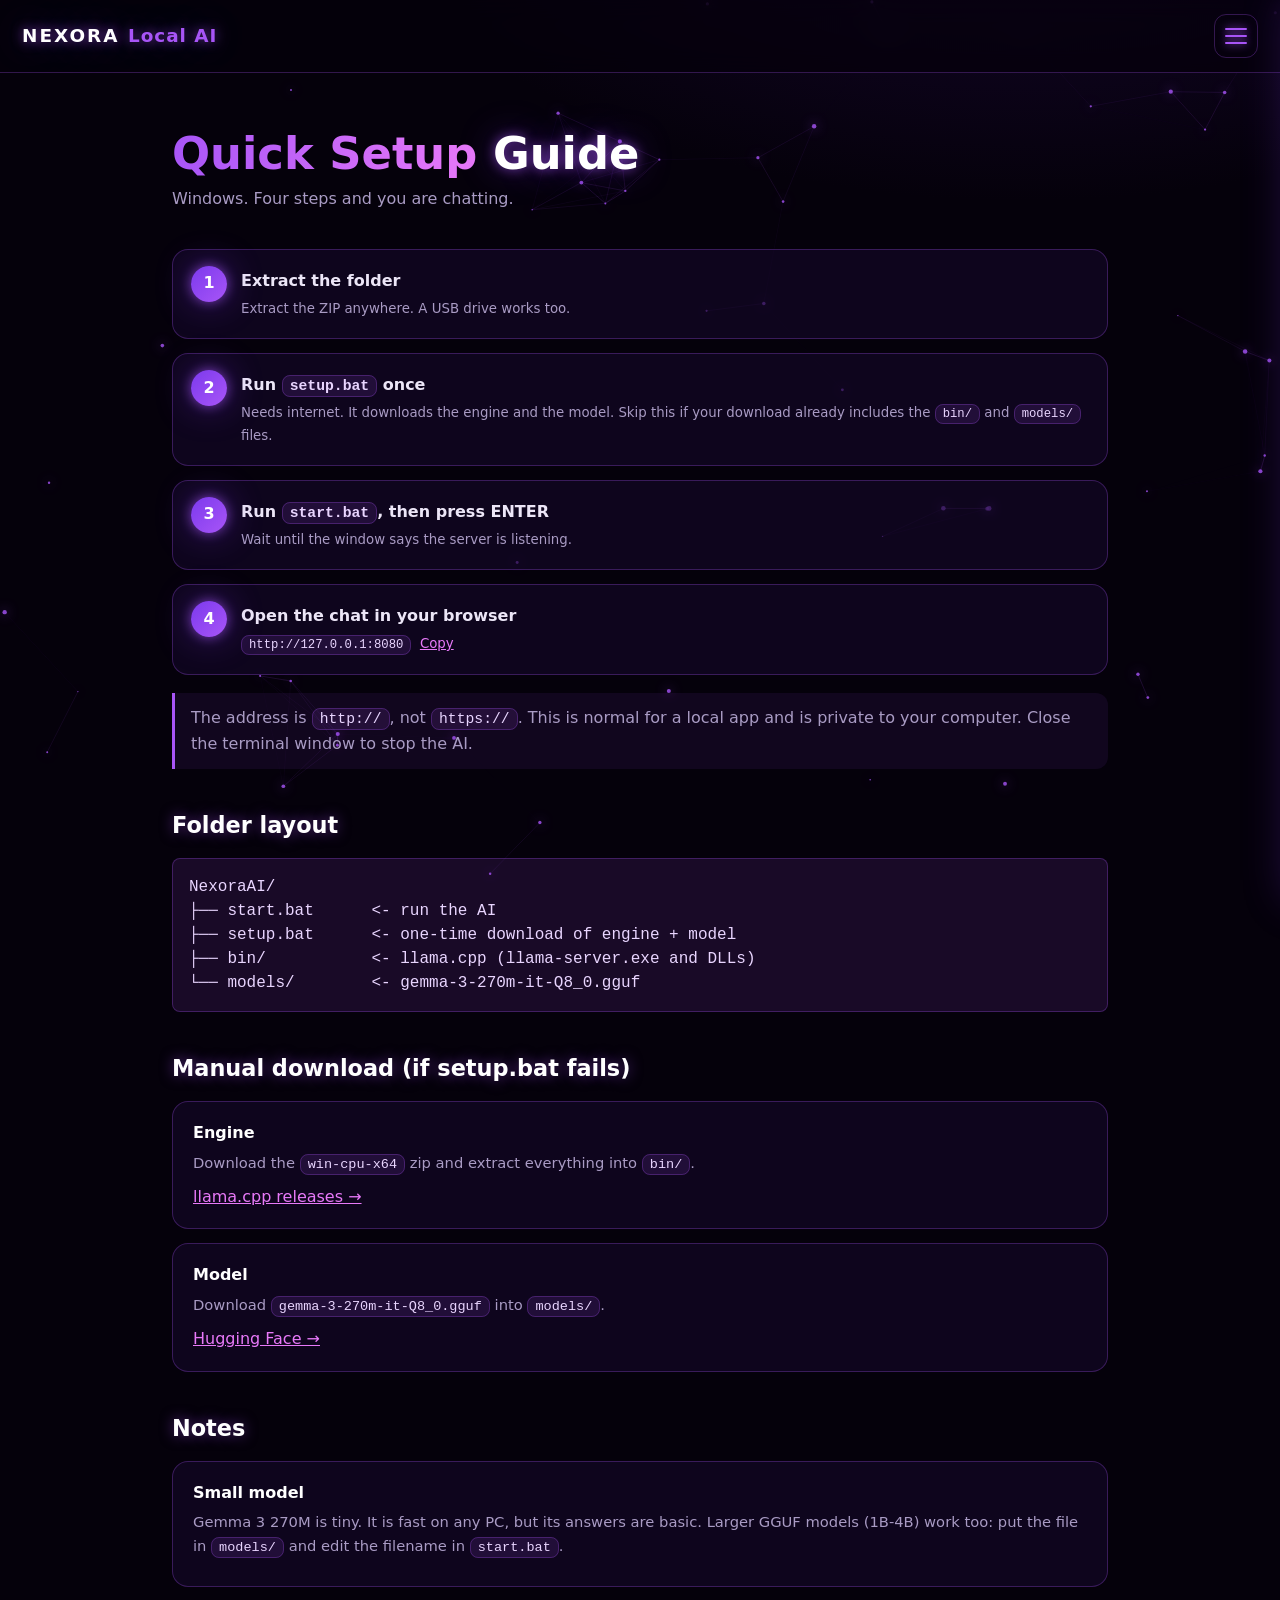
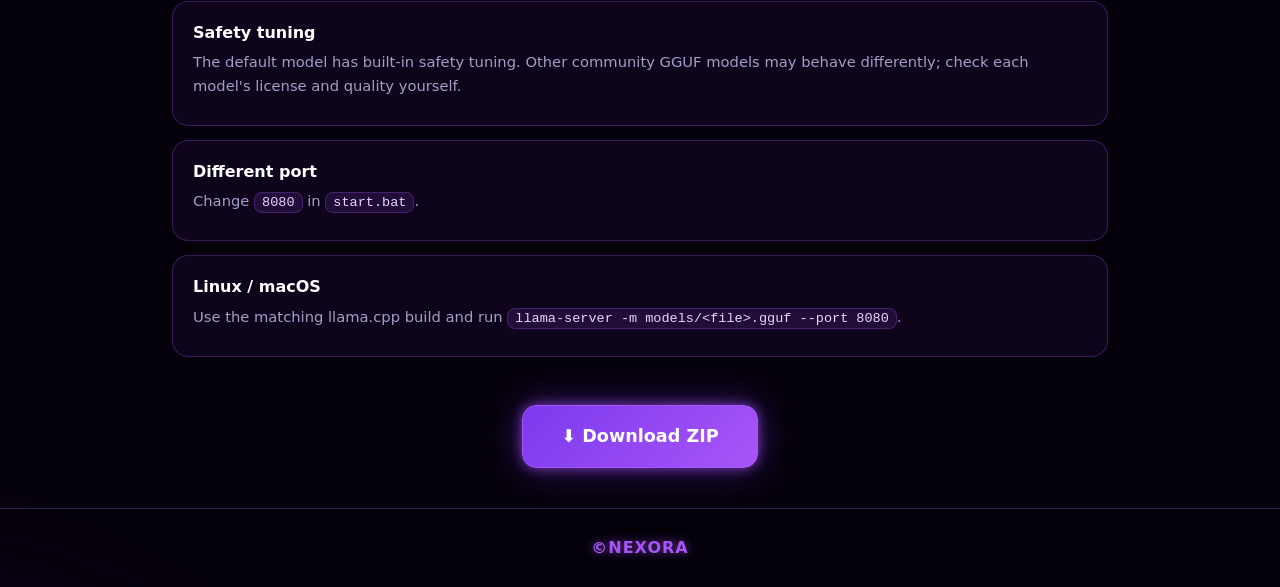
==== setup.html @ 7d0a28db "Add files via upload" ====
<!DOCTYPE html>
<html lang="en">
<head>
  <meta charset="UTF-8">
  <meta name="viewport" content="width=device-width, initial-scale=1.0">
  <title>Quick Setup Guide - NEXORA Local AI</title>
  <link rel="stylesheet" href="style.css">
</head>
<body>
  <canvas id="bg-canvas"></canvas>

  <header class="topbar">
    <a class="brand" href="index.html">NEXORA <span>Local AI</span></a>
    <button class="menu-btn" id="menuBtn" aria-label="Open menu" aria-expanded="false" aria-controls="drawer">
      <span></span><span></span><span></span>
    </button>
  </header>

  <div class="overlay" id="overlay"></div>
  <nav class="drawer" id="drawer" aria-label="Main menu">
    <a href="index.html">Home</a>
    <a href="setup.html" class="active">Quick Setup Guide</a>
    <a href="https://github.com/nexora-org-web/NEXORA-local-AI" target="_blank" rel="noopener">Open Source (GitHub)</a>
    <a href="licenses.html">Licenses</a>
  </nav>

  <main>
    <h1 class="page-title fade-in"><span class="neon">Quick Setup</span> Guide</h1>
    <p class="page-sub fade-in d1">Windows. Four steps and you are chatting.</p>

    <ol class="steps">
      <li class="reveal">
        <strong>Extract the folder</strong>
        <small>Extract the ZIP anywhere. A USB drive works too.</small>
      </li>
      <li class="reveal">
        <strong>Run <code>setup.bat</code> once</strong>
        <small>Needs internet. It downloads the engine and the model. Skip this if your download already includes the <code>bin/</code> and <code>models/</code> files.</small>
      </li>
      <li class="reveal">
        <strong>Run <code>start.bat</code>, then press ENTER</strong>
        <small>Wait until the window says the server is listening.</small>
      </li>
      <li class="reveal">
        <strong>Open the chat in your browser</strong>
        <small><code>http://127.0.0.1:8080</code> &nbsp;<a href="#" data-copy="http://127.0.0.1:8080">Copy</a></small>
      </li>
    </ol>

    <div class="note reveal">
      The address is <code>http://</code>, not <code>https://</code>. This is normal for a local app and is private to your computer. Close the terminal window to stop the AI.
    </div>

    <h2 class="reveal">Folder layout</h2>
    <pre class="reveal">NexoraAI/
├── start.bat      &lt;- run the AI
├── setup.bat      &lt;- one-time download of engine + model
├── bin/           &lt;- llama.cpp (llama-server.exe and DLLs)
└── models/        &lt;- gemma-3-270m-it-Q8_0.gguf</pre>

    <h2 class="reveal">Manual download (if setup.bat fails)</h2>
    <ul class="link-list">
      <li class="reveal">
        <strong>Engine</strong>
        <span>Download the <code>win-cpu-x64</code> zip and extract everything into <code>bin/</code>.</span>
        <a href="https://github.com/ggml-org/llama.cpp/releases" target="_blank" rel="noopener">llama.cpp releases &rarr;</a>
      </li>
      <li class="reveal">
        <strong>Model</strong>
        <span>Download <code>gemma-3-270m-it-Q8_0.gguf</code> into <code>models/</code>.</span>
        <a href="https://huggingface.co/ggml-org/gemma-3-270m-it-GGUF" target="_blank" rel="noopener">Hugging Face &rarr;</a>
      </li>
    </ul>

    <h2 class="reveal">Notes</h2>
    <ul class="link-list">
      <li class="reveal"><strong>Small model</strong><span>Gemma 3 270M is tiny. It is fast on any PC, but its answers are basic. Larger GGUF models (1B-4B) work too: put the file in <code>models/</code> and edit the filename in <code>start.bat</code>.</span></li>
      <li class="reveal"><strong>Safety tuning</strong><span>The default model has built-in safety tuning. Other community GGUF models may behave differently; check each model's license and quality yourself.</span></li>
      <li class="reveal"><strong>Different port</strong><span>Change <code>8080</code> in <code>start.bat</code>.</span></li>
      <li class="reveal"><strong>Linux / macOS</strong><span>Use the matching llama.cpp build and run <code>llama-server -m models/&lt;file&gt;.gguf --port 8080</code>.</span></li>
    </ul>

    <div style="text-align:center;margin-top:48px;" class="reveal">
      <a class="btn" href="https://github.com/user-attachments/files/33340325/Portable.Local.Ai.By.NEXORA.zip" download>&#11015; Download ZIP</a>
    </div>
  </main>

  <footer class="footer">
    <a href="https://github.com/nexora-org-web/Nexora-Official" target="_blank" rel="noopener">&copy;NEXORA</a>
  </footer>

  <script src="script.js"></script>
</body>
</html>
---- style.css ----
:root {
  --bg: #05010b;
  --card: rgba(20, 8, 40, 0.65);
  --purple: #a855f7;
  --violet: #7c3aed;
  --pink: #e879f9;
  --text: #ece6f7;
  --muted: #a99bc4;
  --border: rgba(168, 85, 247, 0.28);
  --glow: 0 0 12px rgba(168, 85, 247, 0.65), 0 0 36px rgba(124, 58, 237, 0.45);
}

* { box-sizing: border-box; margin: 0; padding: 0; }
html { scroll-behavior: smooth; }

body {
  font-family: "Segoe UI", system-ui, -apple-system, Roboto, sans-serif;
  background: radial-gradient(1200px 700px at 80% -10%, #1b0838 0%, transparent 60%),
              radial-gradient(900px 600px at -10% 110%, #240a4d 0%, transparent 55%),
              var(--bg);
  color: var(--text);
  min-height: 100vh;
  display: flex;
  flex-direction: column;
  overflow-x: hidden;
  line-height: 1.65;
}

#bg-canvas {
  position: fixed;
  inset: 0;
  z-index: 0;
  pointer-events: none;
}

/* ---------- Top bar ---------- */
.topbar {
  position: sticky;
  top: 0;
  z-index: 50;
  display: flex;
  align-items: center;
  justify-content: space-between;
  padding: 14px 22px;
  background: rgba(5, 1, 11, 0.7);
  backdrop-filter: blur(12px);
  border-bottom: 1px solid var(--border);
  animation: dropIn 0.7s ease both;
}
.brand {
  color: #fff;
  text-decoration: none;
  font-weight: 800;
  letter-spacing: 2px;
  font-size: 1.15rem;
  text-shadow: var(--glow);
}
.brand span { color: var(--purple); font-weight: 600; letter-spacing: 1px; }

.menu-btn {
  width: 44px; height: 44px;
  background: transparent;
  border: 1px solid var(--border);
  border-radius: 12px;
  cursor: pointer;
  display: flex; flex-direction: column;
  align-items: center; justify-content: center;
  gap: 5px;
  transition: box-shadow 0.3s, border-color 0.3s;
}
.menu-btn:hover { border-color: var(--purple); box-shadow: var(--glow); }
.menu-btn span {
  display: block; width: 22px; height: 2px;
  background: var(--purple);
  border-radius: 2px;
  box-shadow: 0 0 8px var(--purple);
  transition: transform 0.35s ease, opacity 0.25s ease;
}
.menu-btn.open span:nth-child(1) { transform: translateY(7px) rotate(45deg); }
.menu-btn.open span:nth-child(2) { opacity: 0; }
.menu-btn.open span:nth-child(3) { transform: translateY(-7px) rotate(-45deg); }

/* ---------- Drawer ---------- */
.overlay {
  position: fixed; inset: 0; z-index: 60;
  background: rgba(0, 0, 0, 0.6);
  opacity: 0; visibility: hidden;
  transition: opacity 0.35s ease, visibility 0.35s;
}
.overlay.show { opacity: 1; visibility: visible; }

.drawer {
  position: fixed; top: 0; right: 0; bottom: 0;
  width: min(320px, 85vw);
  z-index: 70;
  background: linear-gradient(180deg, #12062a, #07020f);
  border-left: 1px solid var(--border);
  box-shadow: -10px 0 40px rgba(124, 58, 237, 0.25);
  padding: 90px 24px 24px;
  transform: translateX(105%);
  transition: transform 0.45s cubic-bezier(0.22, 1, 0.36, 1);
  display: flex; flex-direction: column; gap: 8px;
}
.drawer.open { transform: translateX(0); }
.drawer a {
  color: var(--text);
  text-decoration: none;
  padding: 14px 16px;
  border-radius: 12px;
  border: 1px solid transparent;
  font-weight: 600;
  opacity: 0;
  transform: translateX(30px);
  transition: all 0.3s ease;
}
.drawer.open a { opacity: 1; transform: translateX(0); }
.drawer.open a:nth-child(1) { transition-delay: 0.10s; }
.drawer.open a:nth-child(2) { transition-delay: 0.17s; }
.drawer.open a:nth-child(3) { transition-delay: 0.24s; }
.drawer.open a:nth-child(4) { transition-delay: 0.31s; }
.drawer a:hover, .drawer a.active {
  background: rgba(168, 85, 247, 0.14);
  border-color: var(--border);
  color: #fff;
  box-shadow: inset 0 0 18px rgba(168, 85, 247, 0.18);
}

/* ---------- Layout ---------- */
main {
  position: relative; z-index: 1;
  flex: 1;
  width: 100%;
  max-width: 980px;
  margin: 0 auto;
  padding: 56px 22px 40px;
}

.hero { text-align: center; padding: 40px 0 20px; }
.badge {
  display: inline-block;
  padding: 6px 16px;
  border: 1px solid var(--border);
  border-radius: 999px;
  color: var(--pink);
  font-size: 0.85rem;
  letter-spacing: 1px;
  background: rgba(168, 85, 247, 0.08);
  margin-bottom: 22px;
}
h1 {
  font-size: clamp(2.2rem, 7vw, 4rem);
  line-height: 1.1;
  font-weight: 800;
  color: #fff;
  text-shadow: var(--glow);
}
h1 .neon {
  background: linear-gradient(90deg, var(--purple), var(--pink), var(--violet));
  background-size: 200% auto;
  -webkit-background-clip: text; background-clip: text;
  -webkit-text-fill-color: transparent;
  animation: shine 5s linear infinite;
  text-shadow: none;
}
.hero p.lead {
  max-width: 640px;
  margin: 22px auto 0;
  color: var(--muted);
  font-size: 1.1rem;
}

/* ---------- Buttons ---------- */
.btn-wrap { margin-top: 38px; }
.btn {
  display: inline-flex; align-items: center; gap: 10px;
  padding: 16px 38px;
  border-radius: 14px;
  border: 1px solid var(--purple);
  background: linear-gradient(135deg, var(--violet), var(--purple));
  color: #fff;
  font-size: 1.1rem; font-weight: 700;
  text-decoration: none;
  cursor: pointer;
  box-shadow: var(--glow);
  transition: transform 0.25s ease, box-shadow 0.25s ease;
  position: relative; overflow: hidden;
}
.btn::after {
  content: ""; position: absolute; top: 0; left: -80%;
  width: 50%; height: 100%;
  background: linear-gradient(120deg, transparent, rgba(255, 255, 255, 0.35), transparent);
  transform: skewX(-20deg);
  animation: sweep 3.2s ease-in-out infinite;
}
.btn:hover { transform: translateY(-4px) scale(1.03); box-shadow: 0 0 22px var(--purple), 0 0 60px rgba(124, 58, 237, 0.7); color: #fff; }
.btn.ghost { background: transparent; box-shadow: none; color: var(--purple); }
.btn.ghost:hover { background: rgba(168, 85, 247, 0.12); }
.btn-note { margin-top: 14px; color: var(--muted); font-size: 0.85rem; }

.slideup { animation: slideUp 1s cubic-bezier(0.22, 1, 0.36, 1) 0.5s both; }

/* ---------- Cards ---------- */
.grid {
  display: grid;
  grid-template-columns: repeat(auto-fit, minmax(240px, 1fr));
  gap: 18px;
  margin-top: 56px;
}
.card {
  background: var(--card);
  border: 1px solid var(--border);
  border-radius: 18px;
  padding: 24px;
  backdrop-filter: blur(8px);
  transition: transform 0.35s ease, box-shadow 0.35s ease, border-color 0.35s;
}
.card:hover { transform: translateY(-6px); border-color: var(--purple); box-shadow: 0 10px 40px rgba(124, 58, 237, 0.3); }
.card .icon { font-size: 1.8rem; margin-bottom: 10px; }
.card h3 { color: #fff; margin-bottom: 6px; }
.card p { color: var(--muted); font-size: 0.95rem; }

/* ---------- Content pages ---------- */
.page-title { margin-bottom: 8px; font-size: clamp(1.9rem, 5vw, 2.8rem); }
.page-sub { color: var(--muted); margin-bottom: 36px; }
h2 { color: #fff; margin: 38px 0 14px; font-size: 1.4rem; text-shadow: 0 0 14px rgba(168, 85, 247, 0.5); }

.steps { list-style: none; counter-reset: step; display: grid; gap: 14px; }
.steps li {
  counter-increment: step;
  position: relative;
  background: var(--card);
  border: 1px solid var(--border);
  border-radius: 16px;
  padding: 18px 18px 18px 68px;
  transition: transform 0.3s, border-color 0.3s;
}
.steps li:hover { transform: translateX(6px); border-color: var(--purple); }
.steps li::before {
  content: counter(step);
  position: absolute; left: 18px; top: 16px;
  width: 36px; height: 36px; border-radius: 50%;
  display: grid; place-items: center;
  background: linear-gradient(135deg, var(--violet), var(--purple));
  color: #fff; font-weight: 800;
  box-shadow: var(--glow);
}
.steps small { color: var(--muted); display: block; margin-top: 4px; }

code, pre {
  font-family: Consolas, "Courier New", monospace;
  background: rgba(168, 85, 247, 0.12);
  border: 1px solid var(--border);
  border-radius: 8px;
  color: #e9d5ff;
}
code { padding: 2px 7px; font-size: 0.92em; }
pre { padding: 16px; overflow-x: auto; line-height: 1.5; }
a { color: var(--pink); }
a:hover { color: #fff; }

.note {
  border-left: 3px solid var(--purple);
  background: rgba(168, 85, 247, 0.08);
  padding: 12px 16px; border-radius: 0 12px 12px 0;
  color: var(--muted); margin: 18px 0;
}

.link-list { list-style: none; display: grid; gap: 14px; }
.link-list li {
  background: var(--card);
  border: 1px solid var(--border);
  border-radius: 16px;
  padding: 18px 20px;
  transition: transform 0.3s, border-color 0.3s;
}
.link-list li:hover { transform: translateY(-4px); border-color: var(--purple); }
.link-list strong { color: #fff; display: block; margin-bottom: 4px; }
.link-list span { color: var(--muted); font-size: 0.92rem; display: block; margin-bottom: 8px; }

/* ---------- Footer ---------- */
.footer {
  position: relative; z-index: 1;
  text-align: center;
  padding: 26px 16px;
  border-top: 1px solid var(--border);
  background: rgba(5, 1, 11, 0.7);
}
.footer a {
  color: var(--purple);
  text-decoration: none;
  font-weight: 700;
  letter-spacing: 1px;
  text-shadow: 0 0 10px rgba(168, 85, 247, 0.7);
  transition: color 0.3s, text-shadow 0.3s;
}
.footer a:hover { color: #fff; text-shadow: var(--glow); }

/* ---------- Scroll reveal ---------- */
.reveal { opacity: 0; transform: translateY(40px); transition: opacity 0.8s ease, transform 0.8s cubic-bezier(0.22, 1, 0.36, 1); }
.reveal.visible { opacity: 1; transform: translateY(0); }

/* ---------- Keyframes ---------- */
@keyframes slideUp { from { opacity: 0; transform: translateY(70px); } to { opacity: 1; transform: translateY(0); } }
@keyframes dropIn { from { opacity: 0; transform: translateY(-30px); } to { opacity: 1; transform: translateY(0); } }
@keyframes shine { to { background-position: 200% center; } }
@keyframes sweep { 0%, 60% { left: -80%; } 100% { left: 140%; } }
@keyframes fadeIn { from { opacity: 0; transform: translateY(24px); } to { opacity: 1; transform: translateY(0); } }

.fade-in { animation: fadeIn 0.9s ease both; }
.fade-in.d1 { animation-delay: 0.15s; }
.fade-in.d2 { animation-delay: 0.3s; }

@media (prefers-reduced-motion: reduce) {
  *, *::before, *::after { animation: none !important; transition: none !important; }
  .reveal { opacity: 1; transform: none; }
}
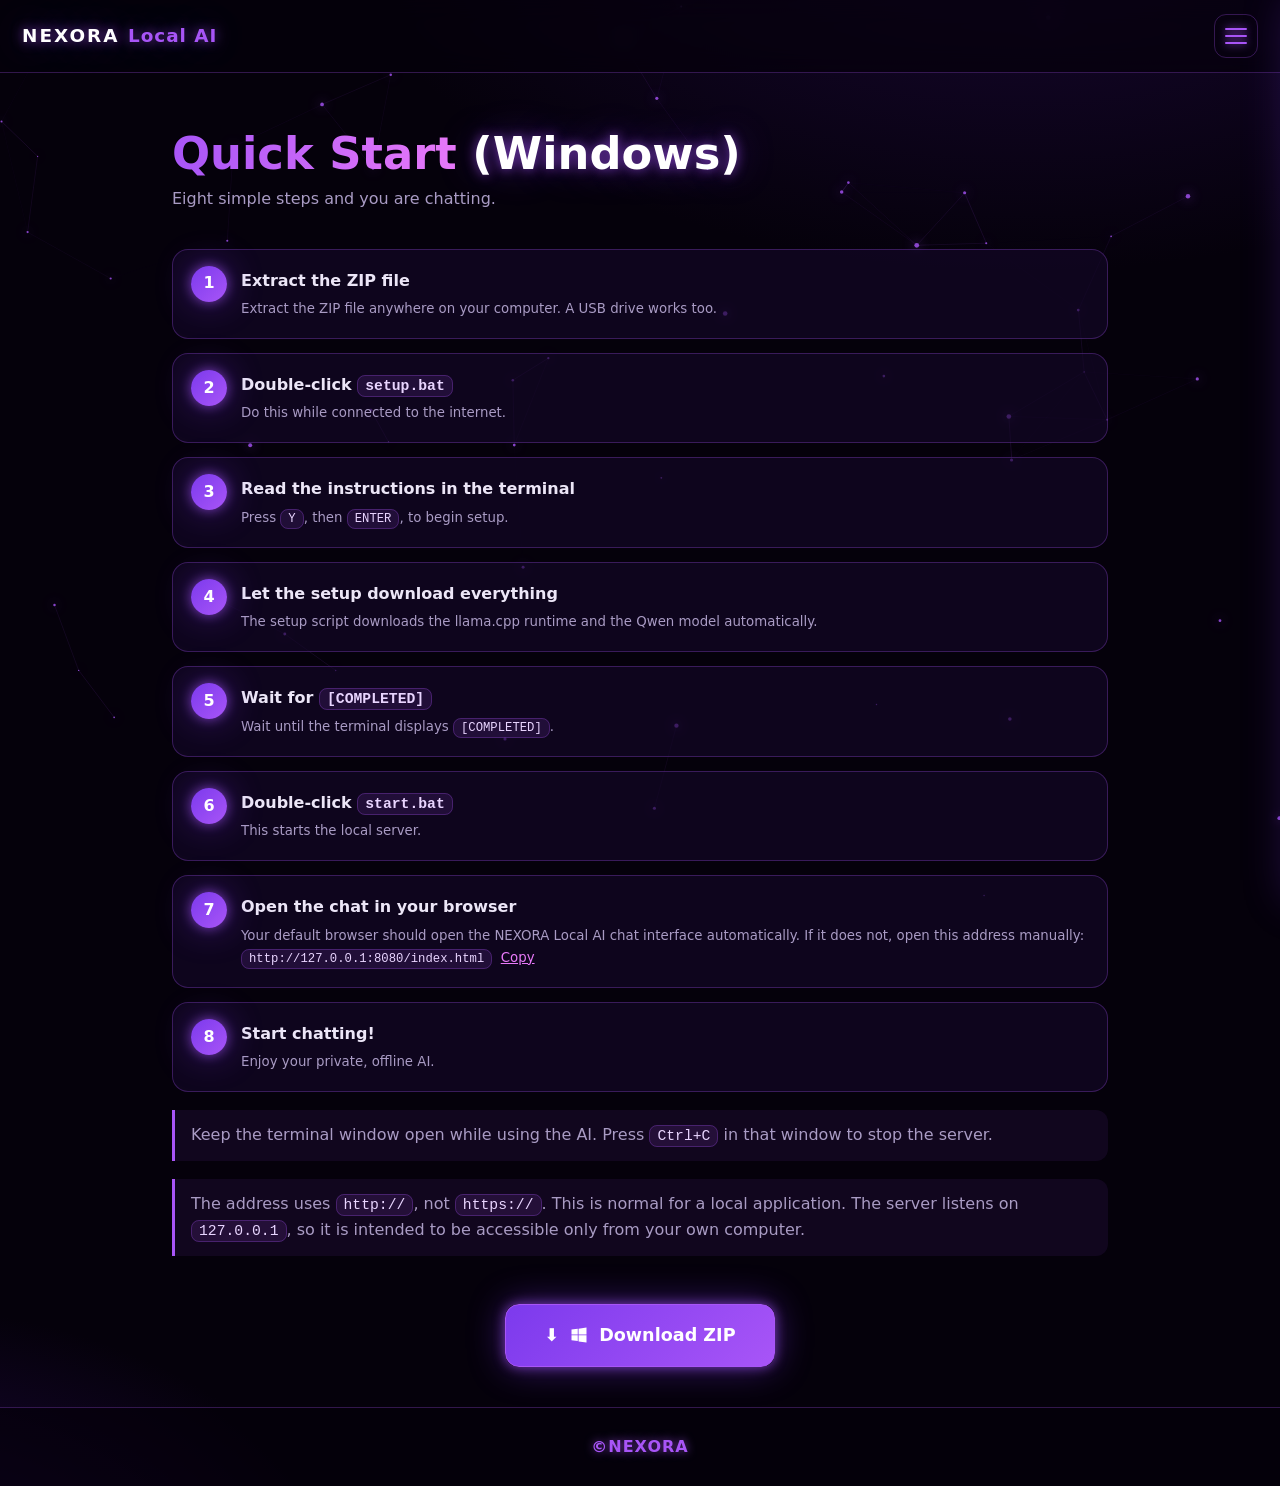
==== commit 097c904c: "Add files via upload" ====
--- a/setup.html
+++ b/setup.html
@@ -21,67 +21,57 @@
     <a href="index.html">Home</a>
     <a href="setup.html" class="active">Quick Setup Guide</a>
     <a href="https://github.com/nexora-org-web/NEXORA-local-AI" target="_blank" rel="noopener">Open Source (GitHub)</a>
-    <a href="licenses.html">Licenses</a>
   </nav>
 
   <main>
-    <h1 class="page-title fade-in"><span class="neon">Quick Setup</span> Guide</h1>
-    <p class="page-sub fade-in d1">Windows. Four steps and you are chatting.</p>
+    <h1 class="page-title fade-in"><span class="neon">Quick Start</span> (Windows)</h1>
+    <p class="page-sub fade-in d1">Eight simple steps and you are chatting.</p>
 
     <ol class="steps">
       <li class="reveal">
-        <strong>Extract the folder</strong>
-        <small>Extract the ZIP anywhere. A USB drive works too.</small>
+        <strong>Extract the ZIP file</strong>
+        <small>Extract the ZIP file anywhere on your computer. A USB drive works too.</small>
       </li>
       <li class="reveal">
-        <strong>Run <code>setup.bat</code> once</strong>
-        <small>Needs internet. It downloads the engine and the model. Skip this if your download already includes the <code>bin/</code> and <code>models/</code> files.</small>
+        <strong>Double-click <code>setup.bat</code></strong>
+        <small>Do this while connected to the internet.</small>
       </li>
       <li class="reveal">
-        <strong>Run <code>start.bat</code>, then press ENTER</strong>
-        <small>Wait until the window says the server is listening.</small>
+        <strong>Read the instructions in the terminal</strong>
+        <small>Press <code>Y</code>, then <code>ENTER</code>, to begin setup.</small>
+      </li>
+      <li class="reveal">
+        <strong>Let the setup download everything</strong>
+        <small>The setup script downloads the llama.cpp runtime and the Qwen model automatically.</small>
+      </li>
+      <li class="reveal">
+        <strong>Wait for <code>[COMPLETED]</code></strong>
+        <small>Wait until the terminal displays <code>[COMPLETED]</code>.</small>
+      </li>
+      <li class="reveal">
+        <strong>Double-click <code>start.bat</code></strong>
+        <small>This starts the local server.</small>
       </li>
       <li class="reveal">
         <strong>Open the chat in your browser</strong>
-        <small><code>http://127.0.0.1:8080</code> &nbsp;<a href="#" data-copy="http://127.0.0.1:8080">Copy</a></small>
+        <small>Your default browser should open the NEXORA Local AI chat interface automatically. If it does not, open this address manually:<br><code>http://127.0.0.1:8080/index.html</code> &nbsp;<a href="#" data-copy="http://127.0.0.1:8080/index.html">Copy</a></small>
+      </li>
+      <li class="reveal">
+        <strong>Start chatting!</strong>
+        <small>Enjoy your private, offline AI.</small>
       </li>
     </ol>
 
     <div class="note reveal">
-      The address is <code>http://</code>, not <code>https://</code>. This is normal for a local app and is private to your computer. Close the terminal window to stop the AI.
+      Keep the terminal window open while using the AI. Press <code>Ctrl+C</code> in that window to stop the server.
     </div>
 
-    <h2 class="reveal">Folder layout</h2>
-    <pre class="reveal">NexoraAI/
-├── start.bat      &lt;- run the AI
-├── setup.bat      &lt;- one-time download of engine + model
-├── bin/           &lt;- llama.cpp (llama-server.exe and DLLs)
-└── models/        &lt;- gemma-3-270m-it-Q8_0.gguf</pre>
-
-    <h2 class="reveal">Manual download (if setup.bat fails)</h2>
-    <ul class="link-list">
-      <li class="reveal">
-        <strong>Engine</strong>
-        <span>Download the <code>win-cpu-x64</code> zip and extract everything into <code>bin/</code>.</span>
-        <a href="https://github.com/ggml-org/llama.cpp/releases" target="_blank" rel="noopener">llama.cpp releases &rarr;</a>
-      </li>
-      <li class="reveal">
-        <strong>Model</strong>
-        <span>Download <code>gemma-3-270m-it-Q8_0.gguf</code> into <code>models/</code>.</span>
-        <a href="https://huggingface.co/ggml-org/gemma-3-270m-it-GGUF" target="_blank" rel="noopener">Hugging Face &rarr;</a>
-      </li>
-    </ul>
-
-    <h2 class="reveal">Notes</h2>
-    <ul class="link-list">
-      <li class="reveal"><strong>Small model</strong><span>Gemma 3 270M is tiny. It is fast on any PC, but its answers are basic. Larger GGUF models (1B-4B) work too: put the file in <code>models/</code> and edit the filename in <code>start.bat</code>.</span></li>
-      <li class="reveal"><strong>Safety tuning</strong><span>The default model has built-in safety tuning. Other community GGUF models may behave differently; check each model's license and quality yourself.</span></li>
-      <li class="reveal"><strong>Different port</strong><span>Change <code>8080</code> in <code>start.bat</code>.</span></li>
-      <li class="reveal"><strong>Linux / macOS</strong><span>Use the matching llama.cpp build and run <code>llama-server -m models/&lt;file&gt;.gguf --port 8080</code>.</span></li>
-    </ul>
+    <div class="note reveal">
+      The address uses <code>http://</code>, not <code>https://</code>. This is normal for a local application. The server listens on <code>127.0.0.1</code>, so it is intended to be accessible only from your own computer.
+    </div>
 
     <div style="text-align:center;margin-top:48px;" class="reveal">
-      <a class="btn" href="https://github.com/user-attachments/files/33340325/Portable.Local.Ai.By.NEXORA.zip" download>&#11015; Download ZIP</a>
+      <a class="btn" href="https://github.com/user-attachments/files/33502758/NEXORA-Local-AI.zip" download>&#11015; <svg width="20" height="20" viewBox="0 0 24 24" fill="currentColor" aria-hidden="true"><path d="M3 5.5 10.5 4.5v6.8H3zM11.5 4.4 21 3v8.3h-9.5zM3 12.3h7.5v6.9L3 18.2zM11.5 12.3H21V21l-9.5-1.3z"/></svg> Download ZIP</a>
     </div>
   </main>
 
